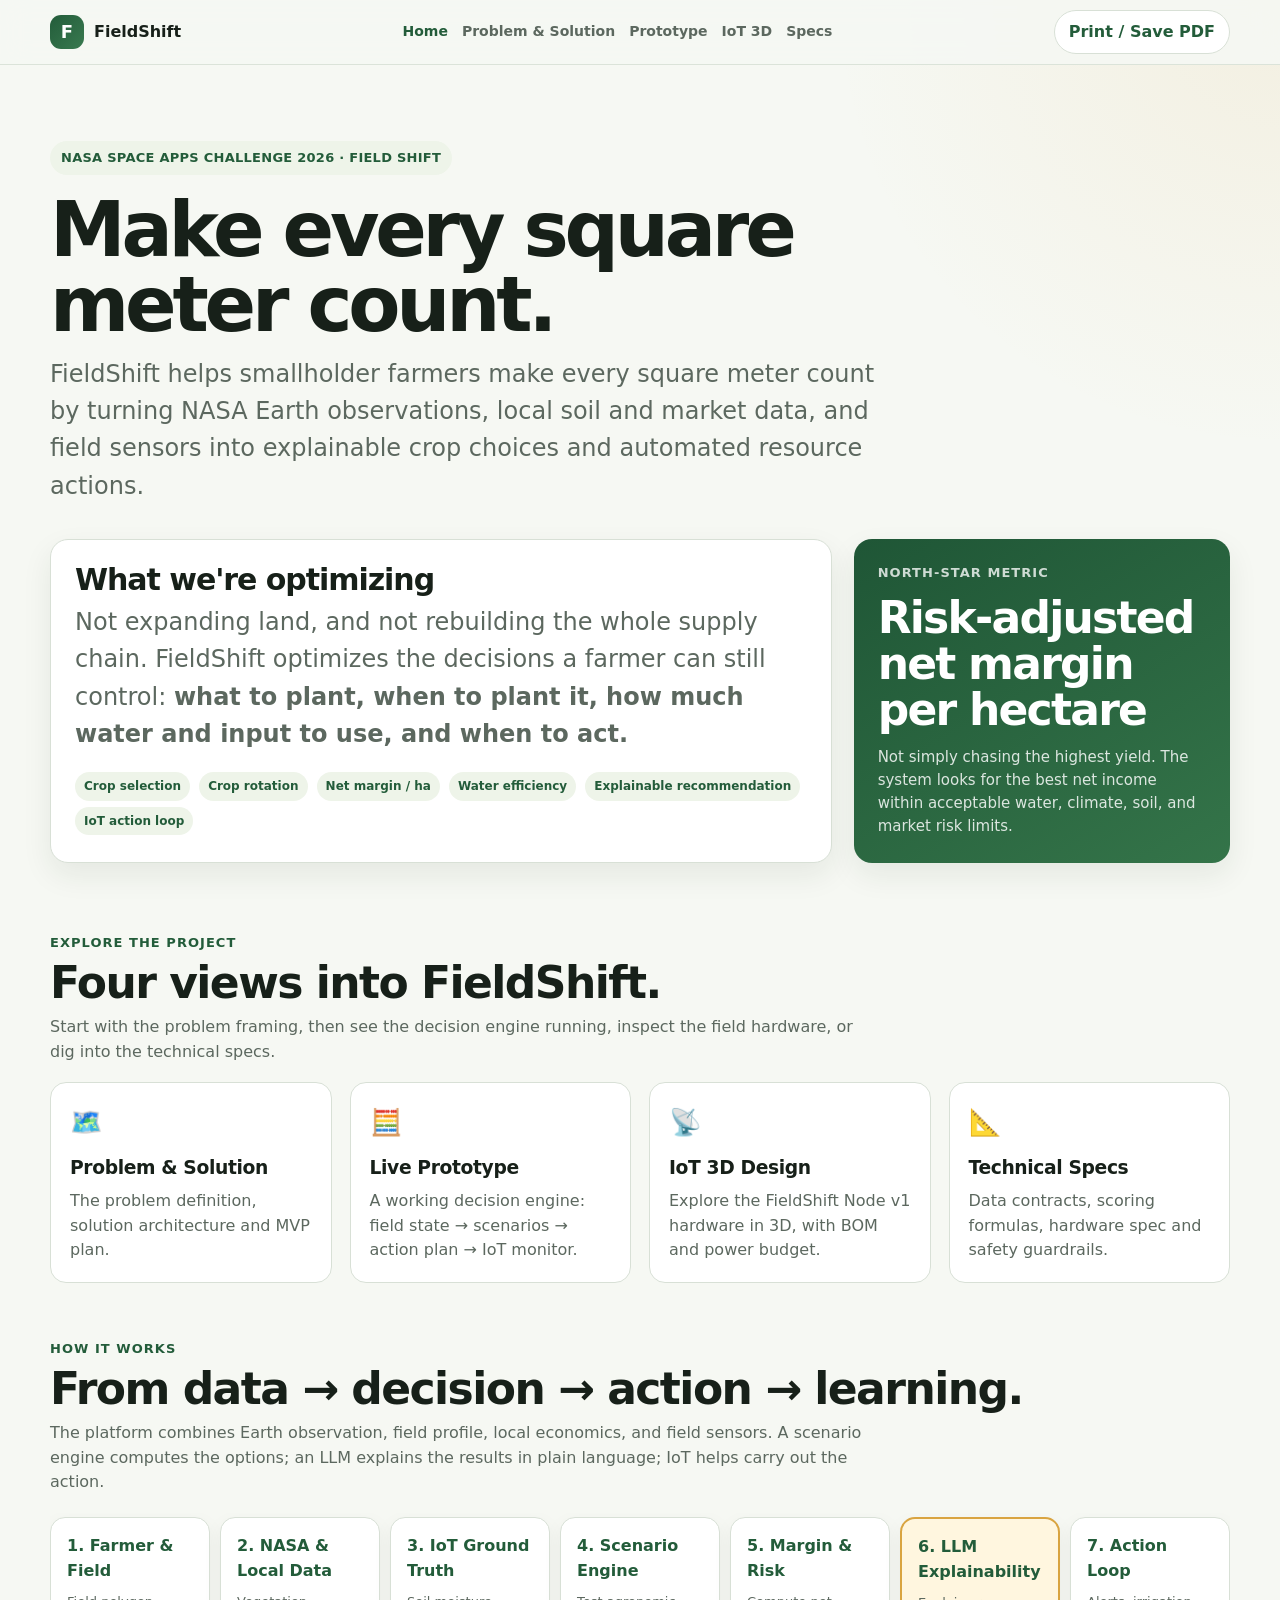
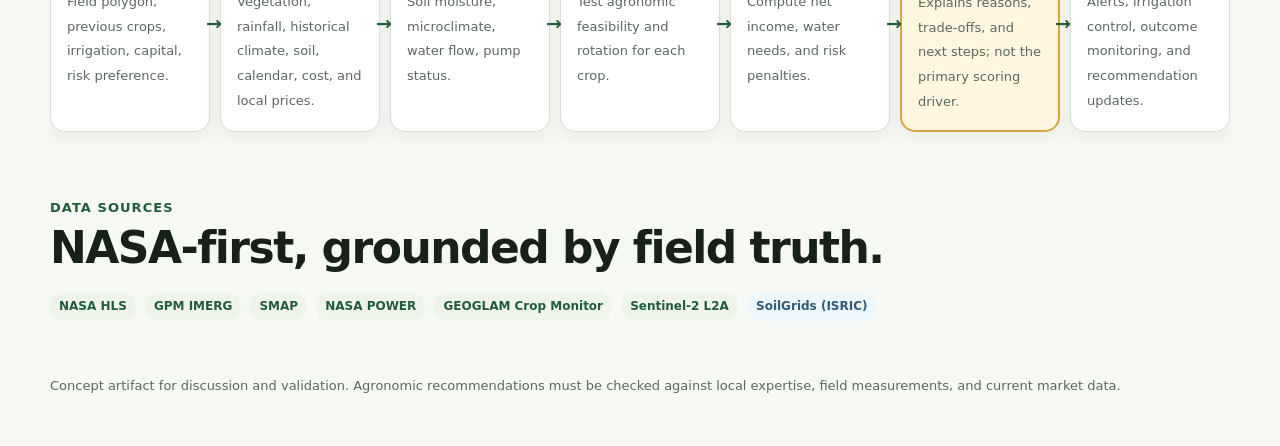
==== index.html @ 4ea6795d "Initial commit" ====
<!DOCTYPE html>
<html lang="en">
<head>
  <meta charset="utf-8" />
  <meta name="viewport" content="width=device-width, initial-scale=1" />
  <meta name="description" content="FieldShift — a NASA Space Apps Challenge 2026 project turning Earth observation, local data, and field sensors into explainable crop and resource decisions for smallholder farmers." />
  <title>FieldShift — Make every square meter count</title>
  <link rel="stylesheet" href="assets/css/fieldshift.css" />
</head>
<body>
  <div class="topbar">
    <div class="page topbar-inner">
      <a class="brand" href="index.html" style="text-decoration:none;color:inherit">
        <div class="brand-mark">F</div><span>FieldShift</span>
      </a>
      <nav aria-label="Main navigation">
        <a href="index.html" aria-current="page">Home</a>
        <a href="problem.html">Problem &amp; Solution</a>
        <a href="app.html">Prototype</a>
        <a href="iot-3d.html">IoT 3D</a>
        <a href="specs.html">Specs</a>
      </nav>
      <button class="print-button" onclick="window.print()">Print / Save PDF</button>
    </div>
  </div>

  <main>
    <header class="hero page">
      <span class="eyebrow">NASA Space Apps Challenge 2026 · Field Shift</span>
      <h1>Make every square meter count.</h1>
      <p>
        FieldShift helps smallholder farmers make every square meter count by turning NASA Earth
        observations, local soil and market data, and field sensors into explainable crop choices
        and automated resource actions.
      </p>

      <div class="hero-grid">
        <div class="card">
          <h2 style="font-size:30px">What we're optimizing</h2>
          <p style="color:var(--muted); margin-bottom:16px">
            Not expanding land, and not rebuilding the whole supply chain. FieldShift optimizes the
            decisions a farmer can still control: <strong>what to plant, when to plant it, how much
            water and input to use, and when to act.</strong>
          </p>
          <span class="tag">Crop selection</span>
          <span class="tag">Crop rotation</span>
          <span class="tag">Net margin / ha</span>
          <span class="tag">Water efficiency</span>
          <span class="tag">Explainable recommendation</span>
          <span class="tag">IoT action loop</span>
        </div>
        <div class="card metric-card">
          <div class="label">North-star metric</div>
          <div class="big">Risk-adjusted net margin per hectare</div>
          <p>Not simply chasing the highest yield. The system looks for the best net income within acceptable water, climate, soil, and market risk limits.</p>
        </div>
      </div>
    </header>

    <section id="navigate">
      <div class="page">
        <div class="section-head">
          <div class="section-kicker">Explore the project</div>
          <h2>Four views into FieldShift.</h2>
          <p>Start with the problem framing, then see the decision engine running, inspect the field hardware, or dig into the technical specs.</p>
        </div>

        <div class="grid-4">
          <a class="mini-card" href="problem.html" style="text-decoration:none;color:inherit;display:block">
            <div class="icon">🗺️</div>
            <h3>Problem &amp; Solution</h3>
            <p>The problem definition, solution architecture and MVP plan.</p>
          </a>
          <a class="mini-card" href="app.html" style="text-decoration:none;color:inherit;display:block">
            <div class="icon">🧮</div>
            <h3>Live Prototype</h3>
            <p>A working decision engine: field state → scenarios → action plan → IoT monitor.</p>
          </a>
          <a class="mini-card" href="iot-3d.html" style="text-decoration:none;color:inherit;display:block">
            <div class="icon">📡</div>
            <h3>IoT 3D Design</h3>
            <p>Explore the FieldShift Node v1 hardware in 3D, with BOM and power budget.</p>
          </a>
          <a class="mini-card" href="specs.html" style="text-decoration:none;color:inherit;display:block">
            <div class="icon">📐</div>
            <h3>Technical Specs</h3>
            <p>Data contracts, scoring formulas, hardware spec and safety guardrails.</p>
          </a>
        </div>
      </div>
    </section>

    <section id="how-it-works">
      <div class="page">
        <div class="section-head">
          <div class="section-kicker">How it works</div>
          <h2>From data → decision → action → learning.</h2>
          <p>The platform combines Earth observation, field profile, local economics, and field sensors. A scenario engine computes the options; an LLM explains the results in plain language; IoT helps carry out the action.</p>
        </div>

        <div class="flow" aria-label="FieldShift solution flow">
          <div class="flow-step"><b>1. Farmer &amp; Field</b><span>Field polygon, previous crops, irrigation, capital, risk preference.</span></div>
          <div class="flow-step"><b>2. NASA &amp; Local Data</b><span>Vegetation, rainfall, historical climate, soil, calendar, cost, and local prices.</span></div>
          <div class="flow-step"><b>3. IoT Ground Truth</b><span>Soil moisture, microclimate, water flow, pump status.</span></div>
          <div class="flow-step"><b>4. Scenario Engine</b><span>Test agronomic feasibility and rotation for each crop.</span></div>
          <div class="flow-step"><b>5. Margin &amp; Risk</b><span>Compute net income, water needs, and risk penalties.</span></div>
          <div class="flow-step llm"><b>6. LLM Explainability</b><span>Explains reasons, trade-offs, and next steps; not the primary scoring driver.</span></div>
          <div class="flow-step"><b>7. Action Loop</b><span>Alerts, irrigation control, outcome monitoring, and recommendation updates.</span></div>
        </div>
      </div>
    </section>

    <section id="data-sources">
      <div class="page">
        <div class="section-head">
          <div class="section-kicker">Data sources</div>
          <h2>NASA-first, grounded by field truth.</h2>
        </div>
        <span class="tag">NASA HLS</span>
        <span class="tag">GPM IMERG</span>
        <span class="tag">SMAP</span>
        <span class="tag">NASA POWER</span>
        <span class="tag">GEOGLAM Crop Monitor</span>
        <span class="tag">Sentinel-2 L2A</span>
        <span class="tag side">SoilGrids (ISRIC)</span>
      </div>
    </section>
  </main>

  <footer>
    <div class="page">
      Concept artifact for discussion and validation. Agronomic recommendations must be checked against local expertise, field measurements, and current market data.
    </div>
  </footer>
</body>
</html>
---- assets/css/fieldshift.css ----
/* ==========================================================================
   FieldShift — shared stylesheet
   Extracted verbatim from fieldshift_problem_solution.html (lines 9–361),
   plus a shared-components section for the multi-page site.
   ========================================================================== */

:root {
  --bg: #f6f8f3;
  --surface: #ffffff;
  --surface-2: #eef4e9;
  --text: #172019;
  --muted: #5c685f;
  --line: #d8e0d6;
  --primary: #235c3a;
  --primary-2: #397a50;
  --accent: #d9a441;
  --accent-soft: #fff6df;
  --danger: #9d3f35;
  --danger-soft: #fff0ed;
  --info: #315b78;
  --info-soft: #edf6fb;
  --shadow: 0 12px 30px rgba(26, 47, 31, 0.08);
  --radius: 18px;
}

* { box-sizing: border-box; }
html { scroll-behavior: smooth; }
body {
  margin: 0;
  color: var(--text);
  background:
    radial-gradient(circle at top right, rgba(217,164,65,0.10), transparent 28rem),
    var(--bg);
  font-family: Inter, ui-sans-serif, system-ui, -apple-system, BlinkMacSystemFont, "Segoe UI", sans-serif;
  line-height: 1.55;
}

a { color: var(--primary); }
.page { width: min(1180px, calc(100% - 32px)); margin: 0 auto; }

.topbar {
  position: sticky;
  top: 0;
  z-index: 10;
  backdrop-filter: blur(14px);
  background: rgba(246,248,243,0.90);
  border-bottom: 1px solid rgba(216,224,214,0.9);
}
.topbar-inner {
  min-height: 64px;
  display: flex;
  align-items: center;
  justify-content: space-between;
  gap: 20px;
}
.brand { display: flex; align-items: center; gap: 10px; font-weight: 800; }
.brand-mark {
  width: 34px;
  height: 34px;
  border-radius: 11px;
  display: grid;
  place-items: center;
  color: white;
  background: linear-gradient(135deg, var(--primary), var(--primary-2));
  font-size: 18px;
}
nav { display: flex; gap: 14px; flex-wrap: wrap; }
nav a { color: var(--muted); text-decoration: none; font-size: 14px; font-weight: 650; }
nav a:hover { color: var(--primary); }
.print-button {
  border: 1px solid var(--line);
  background: var(--surface);
  color: var(--primary);
  border-radius: 999px;
  padding: 9px 14px;
  font: inherit;
  font-weight: 700;
  cursor: pointer;
}

header.hero { padding: 76px 0 42px; }
.eyebrow {
  display: inline-flex;
  align-items: center;
  gap: 8px;
  padding: 7px 11px;
  border-radius: 999px;
  background: var(--surface-2);
  color: var(--primary);
  font-size: 13px;
  font-weight: 800;
  letter-spacing: 0.02em;
  text-transform: uppercase;
}
h1 {
  margin: 18px 0 14px;
  max-width: 880px;
  font-size: clamp(40px, 7vw, 76px);
  line-height: 0.98;
  letter-spacing: -0.055em;
}
.hero p {
  max-width: 850px;
  margin: 0;
  color: var(--muted);
  font-size: clamp(18px, 2.2vw, 24px);
}
.hero-grid {
  display: grid;
  grid-template-columns: 1.35fr 0.65fr;
  gap: 22px;
  margin-top: 34px;
}

.card {
  background: var(--surface);
  border: 1px solid var(--line);
  border-radius: var(--radius);
  box-shadow: var(--shadow);
  padding: 24px;
}
.card h2, .card h3 { margin-top: 0; }
.metric-card {
  display: grid;
  gap: 12px;
  align-content: start;
  background: linear-gradient(150deg, #1f5636, #347449);
  color: #fff;
  border: 0;
}
.metric-card .label { color: rgba(255,255,255,0.78); font-size: 13px; text-transform: uppercase; letter-spacing: .08em; font-weight: 800; }
.metric-card .big { font-size: clamp(28px, 4vw, 44px); line-height: 1.05; font-weight: 850; letter-spacing: -0.04em; }
.metric-card p { color: rgba(255,255,255,0.83); font-size: 15px; }

section { padding: 28px 0; }
.section-head { margin-bottom: 18px; }
.section-kicker { color: var(--primary); font-size: 13px; text-transform: uppercase; font-weight: 850; letter-spacing: .08em; }
h2 { margin: 6px 0 8px; font-size: clamp(28px, 4vw, 44px); letter-spacing: -0.035em; line-height: 1.08; }
h3 { letter-spacing: -0.02em; }
.section-head p { max-width: 820px; margin: 0; color: var(--muted); }

.problem-statement {
  border-left: 6px solid var(--primary);
  background: var(--surface);
  padding: 24px;
  border-radius: 0 var(--radius) var(--radius) 0;
  box-shadow: var(--shadow);
  font-size: clamp(19px, 2.4vw, 25px);
  font-weight: 750;
  letter-spacing: -0.018em;
}
.problem-statement small {
  display: block;
  margin-top: 12px;
  color: var(--muted);
  font-size: 14px;
  font-weight: 500;
  letter-spacing: 0;
}

.callout {
  margin-top: 18px;
  padding: 18px 20px;
  border-radius: 15px;
  background: var(--accent-soft);
  border: 1px solid #efd795;
}
.callout strong { color: #6e4e07; }
.callout.info { background: var(--info-soft); border-color: #c9dfec; }
.callout.info strong { color: var(--info); }
.callout.danger { background: var(--danger-soft); border-color: #f0c7c1; }
.callout.danger strong { color: var(--danger); }

.table-wrap { overflow-x: auto; border-radius: var(--radius); border: 1px solid var(--line); background: var(--surface); box-shadow: var(--shadow); }
table { width: 100%; border-collapse: collapse; min-width: 760px; }
th, td { padding: 15px 16px; text-align: left; vertical-align: top; border-bottom: 1px solid var(--line); }
th { background: #edf3ea; color: var(--primary); font-size: 13px; letter-spacing: .035em; text-transform: uppercase; }
tr:last-child td { border-bottom: 0; }
td strong { color: var(--text); }
.muted { color: var(--muted); }

.two-col { display: grid; grid-template-columns: repeat(2, minmax(0, 1fr)); gap: 18px; }
.three-col { display: grid; grid-template-columns: repeat(3, minmax(0, 1fr)); gap: 18px; }
.mini-card { background: var(--surface); border: 1px solid var(--line); border-radius: 16px; padding: 19px; }
.mini-card h3 { margin: 0 0 7px; }
.mini-card p { margin: 0; color: var(--muted); }
.icon { font-size: 26px; margin-bottom: 10px; }

.scope-card ul, .plain-list { margin: 8px 0 0; padding-left: 21px; }
.scope-card li, .plain-list li { margin: 7px 0; }
.scope-in { border-top: 5px solid var(--primary); }
.scope-out { border-top: 5px solid var(--danger); }

.formula {
  margin: 18px 0;
  padding: 22px;
  border: 1px dashed #9eb7a4;
  background: #f1f6ee;
  border-radius: 16px;
  text-align: center;
  font-size: clamp(18px, 2.6vw, 28px);
  font-weight: 800;
  letter-spacing: -0.025em;
}
.formula small { display: block; margin-top: 8px; color: var(--muted); font-size: 14px; font-weight: 550; letter-spacing: 0; }

.flow {
  display: grid;
  grid-template-columns: repeat(7, minmax(130px, 1fr));
  gap: 10px;
  align-items: stretch;
  overflow-x: auto;
  padding: 4px 0 10px;
}
.flow-step {
  position: relative;
  min-width: 145px;
  background: var(--surface);
  border: 1px solid var(--line);
  border-radius: 15px;
  padding: 16px;
  box-shadow: 0 7px 20px rgba(26, 47, 31, 0.05);
}
.flow-step:not(:last-child)::after {
  content: "→";
  position: absolute;
  right: -13px;
  top: 50%;
  transform: translateY(-50%);
  color: var(--primary);
  font-size: 19px;
  font-weight: 900;
  z-index: 2;
}
.flow-step b { display: block; color: var(--primary); margin-bottom: 5px; }
.flow-step span { color: var(--muted); font-size: 13px; }
.flow-step.llm { border: 2px solid var(--accent); background: var(--accent-soft); }

.tag {
  display: inline-block;
  padding: 5px 9px;
  border-radius: 999px;
  background: var(--surface-2);
  color: var(--primary);
  font-size: 12px;
  font-weight: 800;
  margin: 3px 4px 3px 0;
}
.tag.warn { background: var(--accent-soft); color: #76550f; }
.tag.side { background: var(--info-soft); color: var(--info); }

.architecture {
  display: grid;
  gap: 12px;
}
.layer {
  display: grid;
  grid-template-columns: 175px 1fr;
  gap: 16px;
  align-items: center;
  padding: 17px 18px;
  border-radius: 15px;
  border: 1px solid var(--line);
  background: var(--surface);
}
.layer-name { color: var(--primary); font-weight: 850; }
.layer-body { color: var(--muted); }

.iot-grid { display: grid; grid-template-columns: 0.9fr 1.1fr; gap: 18px; }
.sensor-list { display: grid; gap: 10px; }
.sensor-row {
  display: grid;
  grid-template-columns: 44px 1fr;
  gap: 12px;
  align-items: start;
  padding: 14px;
  background: #fafcf8;
  border: 1px solid var(--line);
  border-radius: 14px;
}
.sensor-row .sensor-icon { width: 44px; height: 44px; display: grid; place-items: center; border-radius: 12px; background: var(--surface-2); font-size: 21px; }
.sensor-row b { display: block; }
.sensor-row span { color: var(--muted); font-size: 14px; }

.branch {
  display: grid;
  grid-template-columns: 1fr 70px 1fr;
  gap: 16px;
  align-items: center;
}
.branch-arrow { text-align: center; color: var(--info); font-size: 36px; font-weight: 900; }

.example {
  display: grid;
  grid-template-columns: 0.72fr 1.28fr;
  gap: 18px;
  align-items: stretch;
}
.example-winner {
  border-radius: var(--radius);
  padding: 24px;
  background: linear-gradient(155deg, #244f35, #3f8053);
  color: #fff;
}
.example-winner .crop { font-size: 38px; font-weight: 900; letter-spacing: -0.04em; }
.example-winner p { color: rgba(255,255,255,0.84); }
.score-row { display: flex; justify-content: space-between; gap: 10px; padding: 10px 0; border-bottom: 1px solid rgba(255,255,255,0.18); }
.score-row:last-child { border-bottom: 0; }

.kpi-grid { display: grid; grid-template-columns: repeat(5, minmax(0, 1fr)); gap: 12px; }
.kpi { padding: 17px; border-radius: 15px; background: var(--surface); border: 1px solid var(--line); }
.kpi b { display: block; color: var(--primary); font-size: 20px; margin-bottom: 4px; }
.kpi span { color: var(--muted); font-size: 13px; }

.pitch {
  padding: 30px;
  border-radius: 22px;
  background: #172d20;
  color: #fff;
  font-size: clamp(22px, 3.4vw, 38px);
  line-height: 1.16;
  letter-spacing: -0.035em;
  font-weight: 850;
}
.pitch em { color: #f3cc79; font-style: normal; }

.references {
  font-size: 14px;
  color: var(--muted);
}
.references li { margin: 8px 0; }
footer { padding: 24px 0 50px; color: var(--muted); font-size: 13px; }

@media (max-width: 960px) {
  .hero-grid, .two-col, .three-col, .iot-grid, .example { grid-template-columns: 1fr; }
  .kpi-grid { grid-template-columns: repeat(2, minmax(0, 1fr)); }
  .branch { grid-template-columns: 1fr; }
  .branch-arrow { transform: rotate(90deg); }
  nav { display: none; }
  .layer { grid-template-columns: 1fr; gap: 5px; }
}

@media (max-width: 580px) {
  .page { width: min(100% - 20px, 1180px); }
  header.hero { padding-top: 48px; }
  .card { padding: 19px; }
  .kpi-grid { grid-template-columns: 1fr; }
  .topbar-inner { min-height: 56px; }
  .brand span:last-child { display: none; }
}

@media print {
  .topbar, .print-button { display: none !important; }
  body { background: white; }
  .page { width: 100%; }
  .card, .table-wrap, .problem-statement { box-shadow: none; }
  section { break-inside: avoid; }
  a { color: inherit; text-decoration: none; }
}

/* === Shared additions for multi-page site === */

/* Active nav link */
nav a[aria-current="page"] { color: var(--primary); }

/* Status badges/pills */
.badge {
  display: inline-flex;
  align-items: center;
  gap: 6px;
  padding: 4px 10px;
  border-radius: 999px;
  font-size: 12px;
  font-weight: 800;
  letter-spacing: 0.01em;
  background: var(--surface-2);
  color: var(--primary);
  border: 1px solid var(--line);
}
.badge-ok { background: var(--surface-2); color: var(--primary); border-color: #cfe3d5; }
.badge-warn { background: var(--accent-soft); color: #76550f; border-color: #efd795; }
.badge-bad { background: var(--danger-soft); color: var(--danger); border-color: #f0c7c1; }

/* Data provenance chip */
.source-chip {
  display: inline-flex;
  align-items: center;
  gap: 6px;
  padding: 3px 8px;
  border-radius: 6px;
  background: var(--surface-2);
  color: var(--primary);
  font-size: 11px;
  font-weight: 800;
  text-transform: uppercase;
  letter-spacing: 0.06em;
  margin: 2px 4px 2px 0;
}
.source-chip.non-nasa {
  background: var(--accent-soft);
  color: #76550f;
}

/* Accessible tab strip */
.tabs {
  display: flex;
  gap: 6px;
  flex-wrap: wrap;
  border-bottom: 1px solid var(--line);
  margin-bottom: 18px;
}
.tab-btn {
  border: 1px solid transparent;
  border-bottom: none;
  background: transparent;
  color: var(--muted);
  font: inherit;
  font-weight: 700;
  font-size: 14px;
  padding: 10px 14px;
  border-radius: 10px 10px 0 0;
  cursor: pointer;
  transform: translateY(1px);
}
.tab-btn:hover { color: var(--primary); }
.tab-btn[aria-selected="true"] {
  color: var(--primary);
  background: var(--surface);
  border-color: var(--line);
  border-bottom: 1px solid var(--surface);
}
.tab-panel[hidden] { display: none; }

/* Responsive utility grids */
.grid-2 { display: grid; grid-template-columns: repeat(2, minmax(0, 1fr)); gap: 18px; }
.grid-3 { display: grid; grid-template-columns: repeat(3, minmax(0, 1fr)); gap: 18px; }
.grid-4 { display: grid; grid-template-columns: repeat(4, minmax(0, 1fr)); gap: 18px; }
@media (max-width: 960px) {
  .grid-3, .grid-4 { grid-template-columns: repeat(2, minmax(0, 1fr)); }
}
@media (max-width: 580px) {
  .grid-2, .grid-3, .grid-4 { grid-template-columns: 1fr; }
}

/* Demo / Live data toggle switch */
.toggle-switch {
  display: inline-flex;
  align-items: center;
  gap: 10px;
  font-size: 13px;
  font-weight: 700;
  color: var(--muted);
  cursor: pointer;
  user-select: none;
}
.toggle-switch input {
  position: absolute;
  opacity: 0;
  width: 1px;
  height: 1px;
}
.toggle-switch .track {
  position: relative;
  width: 42px;
  height: 24px;
  border-radius: 999px;
  background: var(--surface-2);
  border: 1px solid var(--line);
  transition: background 0.15s ease;
}
.toggle-switch .track::after {
  content: "";
  position: absolute;
  top: 2px;
  left: 2px;
  width: 18px;
  height: 18px;
  border-radius: 50%;
  background: var(--surface);
  box-shadow: 0 1px 3px rgba(0,0,0,0.25);
  transition: transform 0.15s ease;
}
.toggle-switch input:checked + .track { background: var(--primary); border-color: var(--primary); }
.toggle-switch input:checked + .track::after { transform: translateX(18px); }
.toggle-switch input:focus-visible + .track { outline: 2px solid var(--info); outline-offset: 2px; }

/* Sticky section index for long spec pages */
.side-index {
  position: sticky;
  top: 80px;
  align-self: start;
  display: grid;
  gap: 4px;
  padding: 16px;
  border: 1px solid var(--line);
  border-radius: 16px;
  background: var(--surface);
  box-shadow: var(--shadow);
  font-size: 13px;
}
.side-index a {
  color: var(--muted);
  text-decoration: none;
  padding: 6px 8px;
  border-radius: 8px;
  font-weight: 650;
}
.side-index a:hover { background: var(--surface-2); color: var(--primary); }
.side-index a[aria-current="true"] { background: var(--surface-2); color: var(--primary); }

/* Compact metric display */
.stat { display: grid; gap: 2px; }
.stat b { display: block; color: var(--primary); font-size: 22px; letter-spacing: -0.02em; }
.stat span { color: var(--muted); font-size: 13px; }

/* Code block */
.code-block {
  margin: 0;
  padding: 16px 18px;
  border-radius: 14px;
  background: var(--surface-2);
  border: 1px solid var(--line);
  color: var(--text);
  font-family: "SFMono-Regular", Consolas, "Liberation Mono", Menlo, monospace;
  font-size: 13px;
  line-height: 1.6;
  overflow-x: auto;
  white-space: pre;
}

/* Recommendation verdict pill */
.verdict-pill {
  display: inline-flex;
  align-items: center;
  gap: 6px;
  padding: 6px 14px;
  border-radius: 999px;
  font-size: 13px;
  font-weight: 800;
  letter-spacing: 0.02em;
}
.verdict-pill.rec-high { background: var(--surface-2); color: var(--primary); border: 1px solid #cfe3d5; }
.verdict-pill.rec-mid { background: var(--accent-soft); color: #76550f; border: 1px solid #efd795; }
.verdict-pill.rec-low { background: var(--danger-soft); color: var(--danger); border: 1px solid #f0c7c1; }

/* Gauge shell (NDVI / NDWI etc.) */
.gauge {
  --gauge-value: 0.5;
  position: relative;
  width: 96px;
  height: 96px;
  border-radius: 50%;
  display: grid;
  place-items: center;
  background: conic-gradient(var(--primary) calc(var(--gauge-value) * 360deg), var(--surface-2) 0);
}
.gauge::before {
  content: "";
  position: absolute;
  inset: 8px;
  border-radius: 50%;
  background: var(--surface);
}
.gauge .gauge-label {
  position: relative;
  z-index: 1;
  display: grid;
  justify-items: center;
  font-weight: 800;
  color: var(--text);
  font-size: 15px;
  line-height: 1.2;
}
.gauge .gauge-label span { font-size: 11px; font-weight: 650; color: var(--muted); }
.gauge.bar {
  width: 100%;
  height: 12px;
  border-radius: 999px;
  background: var(--surface-2);
  display: block;
}
.gauge.bar::before { content: none; }
.gauge.bar > span {
  display: block;
  height: 100%;
  border-radius: 999px;
  background: var(--primary);
  width: calc(var(--gauge-value) * 100%);
}

@media print {
  .tabs { display: none !important; }
  .tab-panel[hidden] { display: block !important; }
  .side-index { display: none !important; }
}
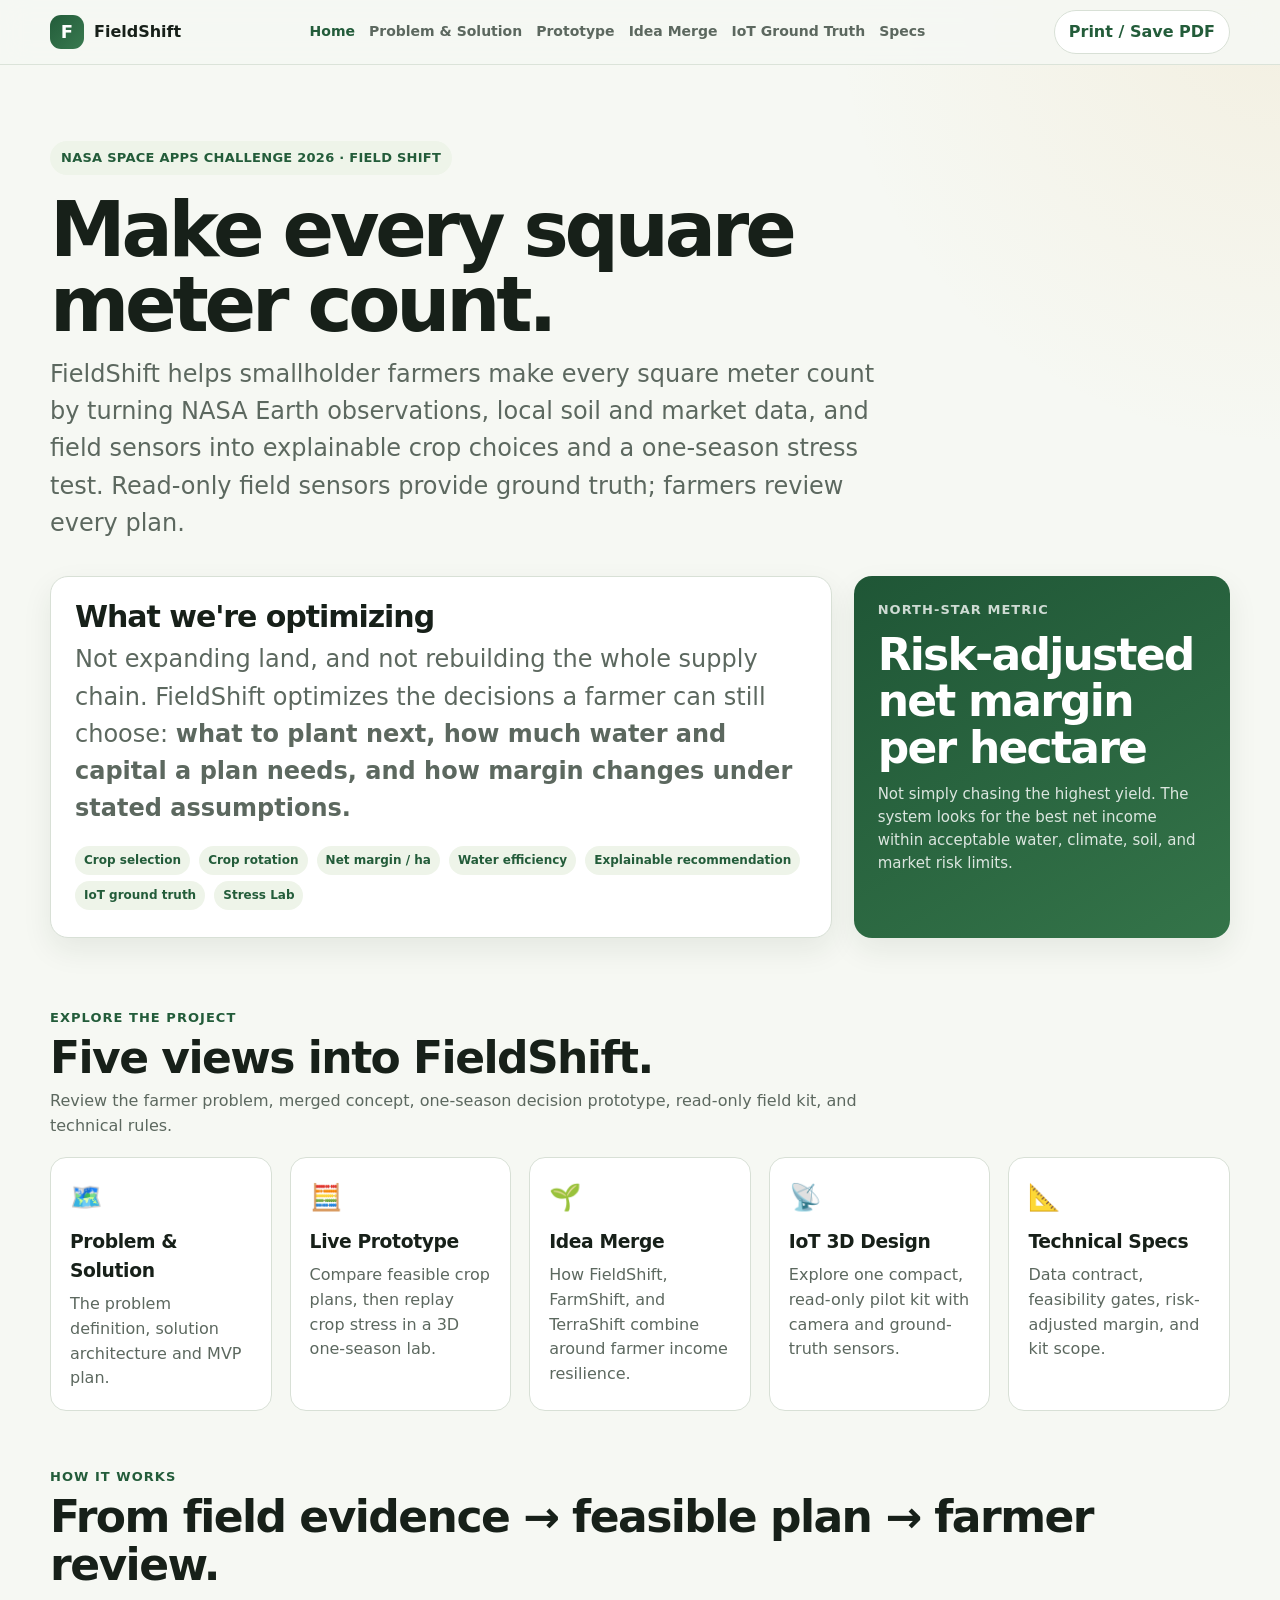
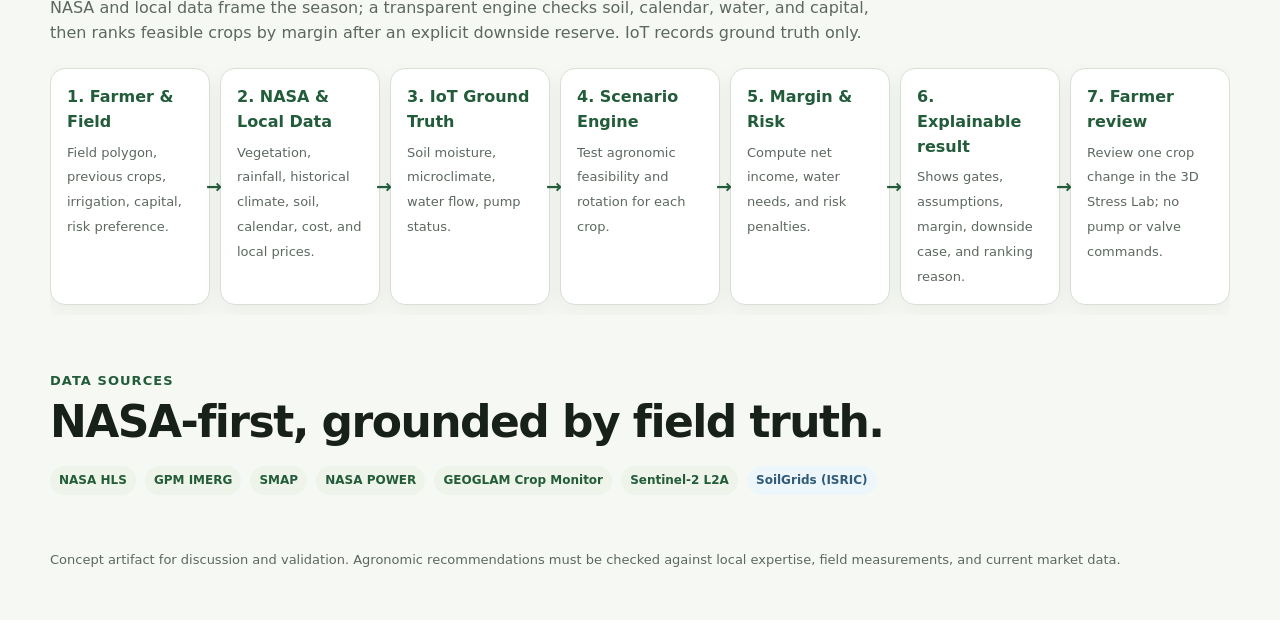
==== commit f63b7b5e: "Merge idea" ====
--- a/index.html
+++ b/index.html
@@ -3,7 +3,7 @@
 <head>
   <meta charset="utf-8" />
   <meta name="viewport" content="width=device-width, initial-scale=1" />
-  <meta name="description" content="FieldShift — a NASA Space Apps Challenge 2026 project turning Earth observation, local data, and field sensors into explainable crop and resource decisions for smallholder farmers." />
+  <meta name="description" content="FieldShift helps smallholder farmers compare feasible crop plans by risk-adjusted margin, using NASA context, local data, and read-only field measurements." />
   <title>FieldShift — Make every square meter count</title>
   <link rel="stylesheet" href="assets/css/fieldshift.css" />
 </head>
@@ -17,7 +17,8 @@
         <a href="index.html" aria-current="page">Home</a>
         <a href="problem.html">Problem &amp; Solution</a>
         <a href="app.html">Prototype</a>
-        <a href="iot-3d.html">IoT 3D</a>
+        <a href="idea-merge.html">Idea Merge</a>
+        <a href="iot-3d.html">IoT Ground Truth</a>
         <a href="specs.html">Specs</a>
       </nav>
       <button class="print-button" onclick="window.print()">Print / Save PDF</button>
@@ -31,7 +32,7 @@
       <p>
         FieldShift helps smallholder farmers make every square meter count by turning NASA Earth
         observations, local soil and market data, and field sensors into explainable crop choices
-        and automated resource actions.
+        and a one-season stress test. Read-only field sensors provide ground truth; farmers review every plan.
       </p>
 
       <div class="hero-grid">
@@ -39,15 +40,16 @@
           <h2 style="font-size:30px">What we're optimizing</h2>
           <p style="color:var(--muted); margin-bottom:16px">
             Not expanding land, and not rebuilding the whole supply chain. FieldShift optimizes the
-            decisions a farmer can still control: <strong>what to plant, when to plant it, how much
-            water and input to use, and when to act.</strong>
+            decisions a farmer can still choose: <strong>what to plant next, how much water and capital
+            a plan needs, and how margin changes under stated assumptions.</strong>
           </p>
           <span class="tag">Crop selection</span>
           <span class="tag">Crop rotation</span>
           <span class="tag">Net margin / ha</span>
           <span class="tag">Water efficiency</span>
           <span class="tag">Explainable recommendation</span>
-          <span class="tag">IoT action loop</span>
+          <span class="tag">IoT ground truth</span>
+          <span class="tag">Stress Lab</span>
         </div>
         <div class="card metric-card">
           <div class="label">North-star metric</div>
@@ -61,11 +63,11 @@
       <div class="page">
         <div class="section-head">
           <div class="section-kicker">Explore the project</div>
-          <h2>Four views into FieldShift.</h2>
-          <p>Start with the problem framing, then see the decision engine running, inspect the field hardware, or dig into the technical specs.</p>
+          <h2>Five views into FieldShift.</h2>
+          <p>Review the farmer problem, merged concept, one-season decision prototype, read-only field kit, and technical rules.</p>
         </div>
 
-        <div class="grid-4">
+        <div class="grid-4" style="grid-template-columns:repeat(auto-fit,minmax(220px,1fr))">
           <a class="mini-card" href="problem.html" style="text-decoration:none;color:inherit;display:block">
             <div class="icon">🗺️</div>
             <h3>Problem &amp; Solution</h3>
@@ -74,17 +76,22 @@
           <a class="mini-card" href="app.html" style="text-decoration:none;color:inherit;display:block">
             <div class="icon">🧮</div>
             <h3>Live Prototype</h3>
-            <p>A working decision engine: field state → scenarios → action plan → IoT monitor.</p>
+            <p>Compare feasible crop plans, then replay crop stress in a 3D one-season lab.</p>
+          </a>
+          <a class="mini-card" href="idea-merge.html" style="text-decoration:none;color:inherit;display:block">
+            <div class="icon">🌱</div>
+            <h3>Idea Merge</h3>
+            <p>How FieldShift, FarmShift, and TerraShift combine around farmer income resilience.</p>
           </a>
           <a class="mini-card" href="iot-3d.html" style="text-decoration:none;color:inherit;display:block">
             <div class="icon">📡</div>
             <h3>IoT 3D Design</h3>
-            <p>Explore the FieldShift Node v1 hardware in 3D, with BOM and power budget.</p>
+            <p>Explore one compact, read-only pilot kit with camera and ground-truth sensors.</p>
           </a>
           <a class="mini-card" href="specs.html" style="text-decoration:none;color:inherit;display:block">
             <div class="icon">📐</div>
             <h3>Technical Specs</h3>
-            <p>Data contracts, scoring formulas, hardware spec and safety guardrails.</p>
+            <p>Data contract, feasibility gates, risk-adjusted margin, and kit scope.</p>
           </a>
         </div>
       </div>
@@ -94,8 +101,8 @@
       <div class="page">
         <div class="section-head">
           <div class="section-kicker">How it works</div>
-          <h2>From data → decision → action → learning.</h2>
-          <p>The platform combines Earth observation, field profile, local economics, and field sensors. A scenario engine computes the options; an LLM explains the results in plain language; IoT helps carry out the action.</p>
+          <h2>From field evidence → feasible plan → farmer review.</h2>
+          <p>NASA and local data frame the season; a transparent engine checks soil, calendar, water, and capital, then ranks feasible crops by margin after an explicit downside reserve. IoT records ground truth only.</p>
         </div>
 
         <div class="flow" aria-label="FieldShift solution flow">
@@ -104,8 +111,8 @@
           <div class="flow-step"><b>3. IoT Ground Truth</b><span>Soil moisture, microclimate, water flow, pump status.</span></div>
           <div class="flow-step"><b>4. Scenario Engine</b><span>Test agronomic feasibility and rotation for each crop.</span></div>
           <div class="flow-step"><b>5. Margin &amp; Risk</b><span>Compute net income, water needs, and risk penalties.</span></div>
-          <div class="flow-step llm"><b>6. LLM Explainability</b><span>Explains reasons, trade-offs, and next steps; not the primary scoring driver.</span></div>
-          <div class="flow-step"><b>7. Action Loop</b><span>Alerts, irrigation control, outcome monitoring, and recommendation updates.</span></div>
+          <div class="flow-step"><b>6. Explainable result</b><span>Shows gates, assumptions, margin, downside case, and ranking reason.</span></div>
+          <div class="flow-step"><b>7. Farmer review</b><span>Review one crop change in the 3D Stress Lab; no pump or valve commands.</span></div>
         </div>
       </div>
     </section>
--- a/assets/css/fieldshift.css
+++ b/assets/css/fieldshift.css
@@ -118,6 +118,7 @@
   border-radius: var(--radius);
   box-shadow: var(--shadow);
   padding: 24px;
+  min-width: 0;
 }
 .card h2, .card h3 { margin-top: 0; }
 .metric-card {
@@ -181,7 +182,7 @@
 
 .two-col { display: grid; grid-template-columns: repeat(2, minmax(0, 1fr)); gap: 18px; }
 .three-col { display: grid; grid-template-columns: repeat(3, minmax(0, 1fr)); gap: 18px; }
-.mini-card { background: var(--surface); border: 1px solid var(--line); border-radius: 16px; padding: 19px; }
+.mini-card { background: var(--surface); border: 1px solid var(--line); border-radius: 16px; padding: 19px; min-width: 0; }
 .mini-card h3 { margin: 0 0 7px; }
 .mini-card p { margin: 0; color: var(--muted); }
 .icon { font-size: 26px; margin-bottom: 10px; }
@@ -209,6 +210,8 @@
   grid-template-columns: repeat(7, minmax(130px, 1fr));
   gap: 10px;
   align-items: stretch;
+  min-width: 0;
+  max-width: 100%;
   overflow-x: auto;
   padding: 4px 0 10px;
 }
@@ -336,7 +339,9 @@
   .kpi-grid { grid-template-columns: repeat(2, minmax(0, 1fr)); }
   .branch { grid-template-columns: 1fr; }
   .branch-arrow { transform: rotate(90deg); }
-  nav { display: none; }
+  .topbar-inner { flex-wrap: wrap; padding-top: 8px; }
+  .topbar nav { display: flex; order: 3; flex: 0 1 100%; max-width: 100%; flex-wrap: nowrap; overflow-x: auto; white-space: nowrap; padding: 4px 0 8px; }
+  .topbar nav a { flex: 0 0 auto; }
   .layer { grid-template-columns: 1fr; gap: 5px; }
 }
 
@@ -588,6 +593,104 @@
   width: calc(var(--gauge-value) * 100%);
 }
 
+/* Climate stress lab: compact controls beside the illustrative 3D crop beds. */
+.stress-lab-layout {
+  display: grid;
+  grid-template-columns: minmax(285px, 0.78fr) minmax(0, 1.22fr);
+  gap: 18px;
+  align-items: start;
+}
+.stress-control-stack, .stress-scene-column { min-width: 0; display: grid; gap: 16px; }
+.stress-controls, .stress-timeline, .stress-scene-card { padding: 18px; }
+.stress-presets .chip, .stress-overlay-controls .chip, [data-telemetry-mode] {
+  border: 1px solid var(--line); border-radius: 999px; padding: 8px 11px;
+  background: var(--surface); color: var(--primary); font: inherit;
+  font-size: 12px; font-weight: 750; cursor: pointer;
+}
+.stress-presets .chip.active, .stress-overlay-controls .chip.active, [data-telemetry-mode].active {
+  border-color: var(--primary); background: var(--primary); color: #fff;
+}
+.stress-controls h3, .stress-timeline h3, .stress-scene-head h3, .stress-result-card h3 {
+  margin: 0;
+  font-size: 17px;
+  letter-spacing: -0.02em;
+}
+.stress-presets, .stress-overlay-controls { display: flex; flex-wrap: wrap; gap: 7px; }
+.stress-controls .stress-presets { margin-top: 13px; }
+.stress-select-row { display: grid; gap: 6px; margin: 16px 0 14px; }
+.stress-select-row label { font-size: 13px; font-weight: 750; }
+.stress-select-row select {
+  width: 100%; min-height: 40px; padding: 8px 11px;
+  border: 1px solid var(--line); border-radius: 10px;
+  background: var(--surface); color: var(--text); font: inherit;
+}
+.stress-sliders { display: grid; gap: 12px; }
+.stress-sliders label { display: block; font-size: 12px; font-weight: 700; color: var(--muted); }
+.stress-sliders output { float: right; color: var(--primary); font-size: 12px; font-weight: 800; }
+.stress-sliders input[type="range"], .stress-play-row input[type="range"] {
+  display: block; width: 100%; margin: 7px 0 0; accent-color: var(--primary);
+}
+.stress-method-note { margin: 14px 0 0; color: var(--muted); font-size: 12px; line-height: 1.5; }
+.stress-timeline-head, .stress-scene-head, .stress-result-top {
+  display: flex; justify-content: space-between; align-items: flex-start; gap: 12px;
+}
+.stress-timeline-head { align-items: center; }
+.stress-play-row { display: flex; align-items: center; gap: 12px; margin-top: 14px; }
+.stress-play {
+  flex: 0 0 auto; border: 1px solid var(--line); border-radius: 999px;
+  padding: 7px 14px; color: var(--primary); background: var(--surface-2);
+  font: inherit; font-size: 13px; font-weight: 800; cursor: pointer;
+}
+.stress-week-labels { display: flex; justify-content: space-between; margin: 1px 0 13px 58px; color: var(--muted); font-size: 11px; }
+.stress-overlay-controls { padding-top: 12px; border-top: 1px solid var(--line); }
+.stress-overlay-controls .chip { padding: 6px 10px; font-size: 12px; }
+.stress-scene-head { align-items: center; margin-bottom: 13px; }
+.stress-scene-head .section-kicker { margin-bottom: 3px; }
+.stress-scene-head > .tag { flex: 0 0 auto; }
+.stress-scene-labels { display: grid; grid-template-columns: 1fr 1fr; gap: 8px; margin-bottom: 8px; }
+.stress-scene-labels span { padding: 7px 10px; border: 1px solid var(--line); border-radius: 9px; background: var(--surface-2); color: var(--primary); font-size: 12px; font-weight: 800; text-align: center; }
+.stress-scene-viewport {
+  position: relative; min-height: 340px; height: clamp(340px, 38vw, 500px);
+  overflow: hidden; border: 1px solid var(--line); border-radius: 13px;
+  background: linear-gradient(180deg, #edf4ed 0%, #f8f6ee 73%, #e4e9dd 100%);
+}
+#stress-canvas { display: block; width: 100%; height: 100%; outline: none; touch-action: pan-y; }
+.stress-scene-status {
+  position: absolute; right: 10px; bottom: 10px; max-width: calc(100% - 20px);
+  padding: 5px 9px; border-radius: 999px; background: rgba(255,255,255,0.88);
+  color: var(--muted); font-size: 11px; pointer-events: none;
+}
+.stress-scene-caption { margin: 10px 0 0; font-size: 12px; }
+.stress-results { display: grid; grid-template-columns: repeat(2, minmax(0, 1fr)); gap: 12px; }
+.stress-result-card, .stress-context-card { min-width: 0; padding: 15px; }
+.stress-result-top h3 { margin-top: 3px; }
+.stress-risk-pill { padding: 5px 9px; border-radius: 999px; font-size: 11px; font-weight: 800; white-space: nowrap; }
+.risk-low { color: var(--primary); background: var(--surface-2); }
+.risk-moderate { color: #76550f; background: var(--accent-soft); }
+.risk-high { color: var(--danger); background: var(--danger-soft); }
+.stress-result-metrics { display: grid; grid-template-columns: repeat(2, minmax(0, 1fr)); gap: 10px 12px; margin: 14px 0 0; }
+.stress-result-metrics div { min-width: 0; }
+.stress-result-metrics dt { color: var(--muted); font-size: 11px; }
+.stress-result-metrics dd { margin: 2px 0 0; font-size: 14px; font-weight: 800; overflow-wrap: anywhere; }
+.stress-result-metrics small { color: var(--muted); font-size: 10px; font-weight: 600; }
+.stress-context-card { grid-column: 1 / -1; display: grid; grid-template-columns: repeat(3, minmax(0, 1fr)); gap: 14px; }
+.stress-context-card div { display: grid; align-content: start; gap: 4px; min-width: 0; }
+.stress-context-card span, .stress-context-card small { color: var(--muted); font-size: 11px; }
+.stress-context-card b { font-size: 13px; overflow-wrap: anywhere; }
+@media (max-width: 900px) {
+  .stress-lab-layout { grid-template-columns: 1fr; }
+  .stress-control-stack { grid-template-columns: repeat(2, minmax(0, 1fr)); align-items: start; }
+}
+@media (max-width: 580px) {
+  .stress-control-stack { grid-template-columns: 1fr; }
+  .stress-controls, .stress-timeline, .stress-scene-card { padding: 14px; }
+  .stress-scene-head { align-items: flex-start; flex-direction: column; }
+  .stress-scene-viewport { min-height: 300px; height: 320px; }
+  .stress-results { grid-template-columns: 1fr; }
+  .stress-context-card { grid-column: auto; grid-template-columns: 1fr; gap: 12px; }
+  .stress-timeline-head { align-items: flex-start; flex-direction: column; }
+}
+
 @media print {
   .tabs { display: none !important; }
   .tab-panel[hidden] { display: block !important; }
